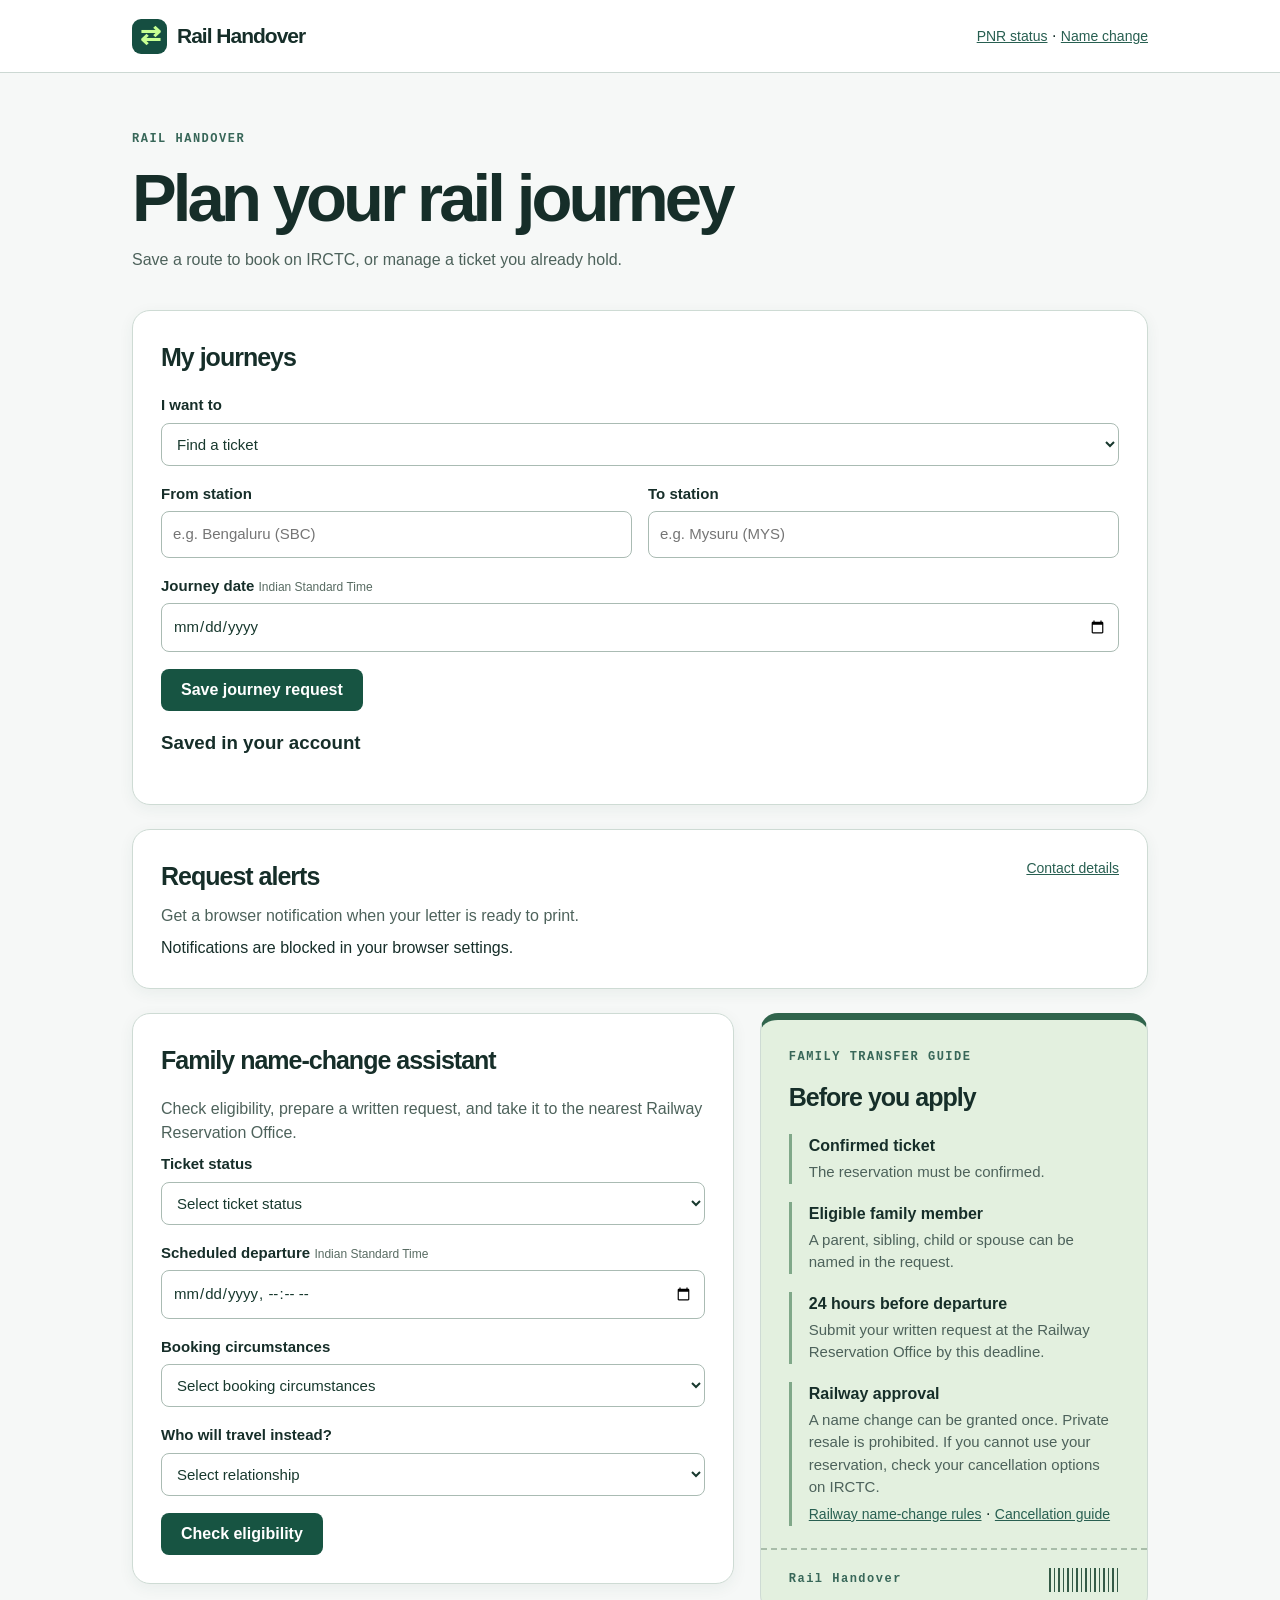
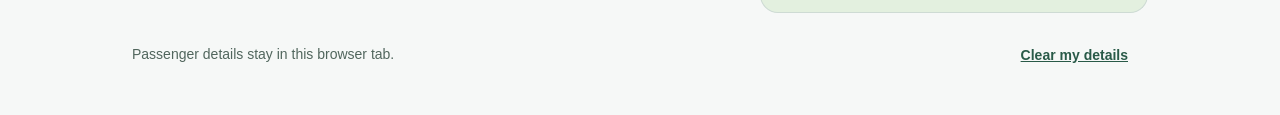
==== web/index.html @ ba81012a "Add Rail Handover website and setup instructions" ====
<!doctype html><html lang="en"><head><meta charset="utf-8"><meta name="viewport" content="width=device-width, initial-scale=1"><title>Rail Handover · Journey requests and family transfers</title><link rel="stylesheet" href="style.css"></head><body>
<header><div class="bar"><strong><span class="logo" aria-hidden="true">⇄</span> Rail Handover</strong><nav aria-label="Ticket tools"><a href="/pnr">PNR status</a> · <a href="#handover">Name change</a></nav></div></header>
<main><div class="intro"><small>RAIL HANDOVER</small><h1>Plan your rail journey</h1><p>Save a route to book on IRCTC, or manage a ticket you already hold.</p></div>
<section class="card planner"><h2>My journeys</h2><form id="journey"><label>I want to<select id="kind"><option value="wanted">Find a ticket</option><option value="held">List a ticket I hold privately</option></select></label><div class="grid"><label>From station<input id="origin" required maxlength="80" placeholder="e.g. Bengaluru (SBC)"></label><label>To station<input id="destination" required maxlength="80" placeholder="e.g. Mysuru (MYS)"></label></div><label>Journey date <span>Indian Standard Time</span><input type="date" id="travelDate" required></label><button id="saveJourney">Save journey request</button></form><p id="journeyMessage" role="status"></p><h3>Saved in your account</h3><div id="journeys"></div></section>
<section class="card account"><a style="float:right" href="/profile">Contact details</a><h2>Request alerts</h2><p>Get a browser notification when your letter is ready to print.</p><button id="alerts">Enable notifications</button> <span role="status" id="alertState"></span></section><div class="layout"><section id="handover" class="card"><h2>Family name-change assistant</h2><p>Check eligibility, prepare a written request, and take it to the nearest Railway Reservation Office.</p><p id="handoverTicket" role="status" hidden></p><form id="check"><label>Ticket status<select id="status" required><option value="">Select ticket status</option><option>Confirmed</option><option>RAC</option><option>Waitlisted</option></select></label><label>Scheduled departure <span>Indian Standard Time</span><input type="datetime-local" id="dep" required></label><label>Booking circumstances<select id="ordinary" required><option value="">Select booking circumstances</option><option value="yes">Regular full-fare booking, first name-change request</option><option value="no">Special quota, concession, current booking or previous change</option></select></label><label>Who will travel instead?<select id="relation" required><option value="">Select relationship</option></select></label><button>Check eligibility</button></form><div id="result" role="status"></div><button hidden id="create">Create request letter</button></section>
<aside><div class="ticket"><div class="cap">FAMILY TRANSFER GUIDE</div><h2>Before you apply</h2><div class="row"><b>Confirmed ticket</b><p>The reservation must be confirmed.</p></div><div class="row"><b>Eligible family member</b><p>A parent, sibling, child or spouse can be named in the request.</p></div><div class="row"><b>24 hours before departure</b><p>Submit your written request at the Railway Reservation Office by this deadline.</p></div><div class="row"><b>Railway approval</b><p>A name change can be granted once. Private resale is prohibited. If you cannot use your reservation, check your cancellation options on IRCTC.</p><a href="https://er.indianrailways.gov.in/offerings/schemes-and-services/preview/373">Railway name-change rules</a> · <a href="https://contents.irctc.co.in/en/Eticket_new_cancel.html">Cancellation guide</a></div><div class="stub">Rail Handover <i aria-hidden="true"></i></div></div></aside></div>
<section id="details" hidden class="card lower"><h2>Journey and passenger details</h2><form id="booking" autocomplete="off"><div class="grid" id="fields"></div><button>Preview request letter</button></form></section>
<section id="preview" hidden class="card lower"><h2>Your request letter</h2><label>Edit your letter<textarea id="letter" rows="15"></textarea></label><h3>Bring to the reservation office</h3><ul><li>Signed request letter</li><li>Electronic reservation slip printout for an e-ticket</li><li>Original photo ID for a passenger on the booking</li><li>Proof of the family relationship</li></ul><p id="submissionDeadline"></p><p>Submit your signed request and documents at the nearest Railway Reservation Office. Railway staff decide whether to approve it. Use your device’s print menu to save a PDF.</p><button id="download">Print or save request letter</button></section>
<footer><span>Passenger details stay in this browser tab.</span><button id="clear">Clear my details</button></footer></main><article id="paper"></article><script src="rules.js"></script><script src="app.js"></script><script src="alerts.js"></script><script src="/journeys.js"></script></body></html>
---- web/style.css ----
*{box-sizing:border-box}body{margin:0;background:#f6f8f7;color:#162e29;font:16px/1.5 Inter,Arial,sans-serif}header{background:white;border-bottom:1px solid #ccd8d3}.bar,main{max-width:1080px;margin:auto;padding:0 32px}.bar{height:72px;display:flex;align-items:center;justify-content:space-between}.bar strong{font-size:21px;letter-spacing:-1px;display:flex;align-items:center;gap:10px}.logo{background:#154e41;color:#c7ff92;border-radius:9px;width:35px;height:35px;text-align:center;font-size:25px;line-height:32px}a{color:#285f51;font-size:14px}.intro{padding:52px 0 30px}small,.cap,.stub{font: bold 12px/1.6 monospace;letter-spacing:1.5px;color:#386759}h1{font-size:clamp(40px,5.6vw,67px);letter-spacing:-.058em;line-height:1.02;margin:15px 0}p{color:#4d625b;margin:8px 0}.layout{display:grid;grid-template-columns:1.55fr 1fr;gap:26px;align-items:start}.card,.ticket{border:1px solid #cedbd4;background:white;border-radius:18px;padding:28px}.card{box-shadow:0 4px 15px #224a3810}h2{margin:0 0 18px;font-size:25px;letter-spacing:-1px}label{display:block;font-size:15px;font-weight:600;margin-bottom:17px}label span{font-size:12px;font-weight:400;color:#586b62}input,select,textarea{font:inherit;font-weight:400;color:#18392e;background:#fff;border:1px solid #aabbb3;border-radius:8px;padding:11px;width:100%;margin-top:6px;min-width:0}button{font:600 15px/1.5 inherit;font-family:inherit;font-size:16px;font-weight:600;border:0;background:#175442;color:white;padding:12px 20px;border-radius:8px;cursor:pointer}button:hover{background:#0a4232}.ticket{background:#e3f0df;border-top:7px solid #30644c}.cap{margin-bottom:12px}.row{margin:18px 0;padding-left:17px;border-left:3px solid #80a889}.row p{font-size:15px;margin:3px 0}.stub{margin:22px -28px -8px;padding:18px 28px 0;border-top:2px dashed #a8bda9;display:flex;align-items:center;justify-content:space-between}.stub i{height:24px;width:70px;background:repeating-linear-gradient(90deg,#355b47 0 2px,transparent 2px 5px,#355b47 5px 6px,transparent 6px 9px)}footer{display:flex;align-items:center;justify-content:space-between;gap:12px;font-size:14px;padding:22px 0 40px;color:#51665d}footer button{background:transparent;color:#295a48;text-decoration:underline;font-size:14px}footer button:hover{background:#e3ebe6}.lower{margin-top:24px}.grid{display:grid;grid-template-columns:1fr 1fr;gap:0 16px}#result:not(:empty){margin:18px 0;padding:14px;background:#eff5ea;border-radius:8px}#paper,[hidden]{display:none!important}@media(max-width:720px){.bar,main{padding:0 18px}.layout,.grid{grid-template-columns:1fr}.intro{padding:32px 0 20px}.card{padding:21px}.bar{height:64px}.bar a{font-size:13px}}@media print{body>*{display:none!important}#paper{display:block!important;white-space:pre-wrap;overflow-wrap:anywhere;font:12pt/1.6 serif;color:black}@page{margin:20mm}}

.account{margin-bottom:24px}.account h2{margin-bottom:4px}.account button,.profile button{margin-top:10px}.profile{max-width:550px;margin-bottom:40px}button:focus-visible,a:focus-visible{outline:3px solid #558a3b;outline-offset:3px}

.planner{margin-bottom:24px}.savedJourney{padding:16px 0;border-top:1px solid #cfddd3;overflow-wrap:anywhere}.savedJourney button,.savedJourney a{display:inline-block;margin:8px 12px 0 0}.savedJourney button:last-child{background:transparent;color:#285f51;text-decoration:underline}

.inlinePnr{background:#f0f6f2;border-radius:10px;padding:16px;margin:12px 0}.inlinePnr h3{margin:0 0 8px}.inlinePnr form{display:flex;align-items:end;gap:12px;flex-wrap:wrap}.inlinePnr label{margin:0}.savedJourney .inlinePnr button{background:#175442;color:white;text-decoration:none;margin:8px 0 0}.inlinePnr p{font-size:14px}
.inlinePnr details{margin-top:10px}.inlinePnr summary{cursor:pointer;color:#285f51}.inlinePnr details label{margin-top:10px}
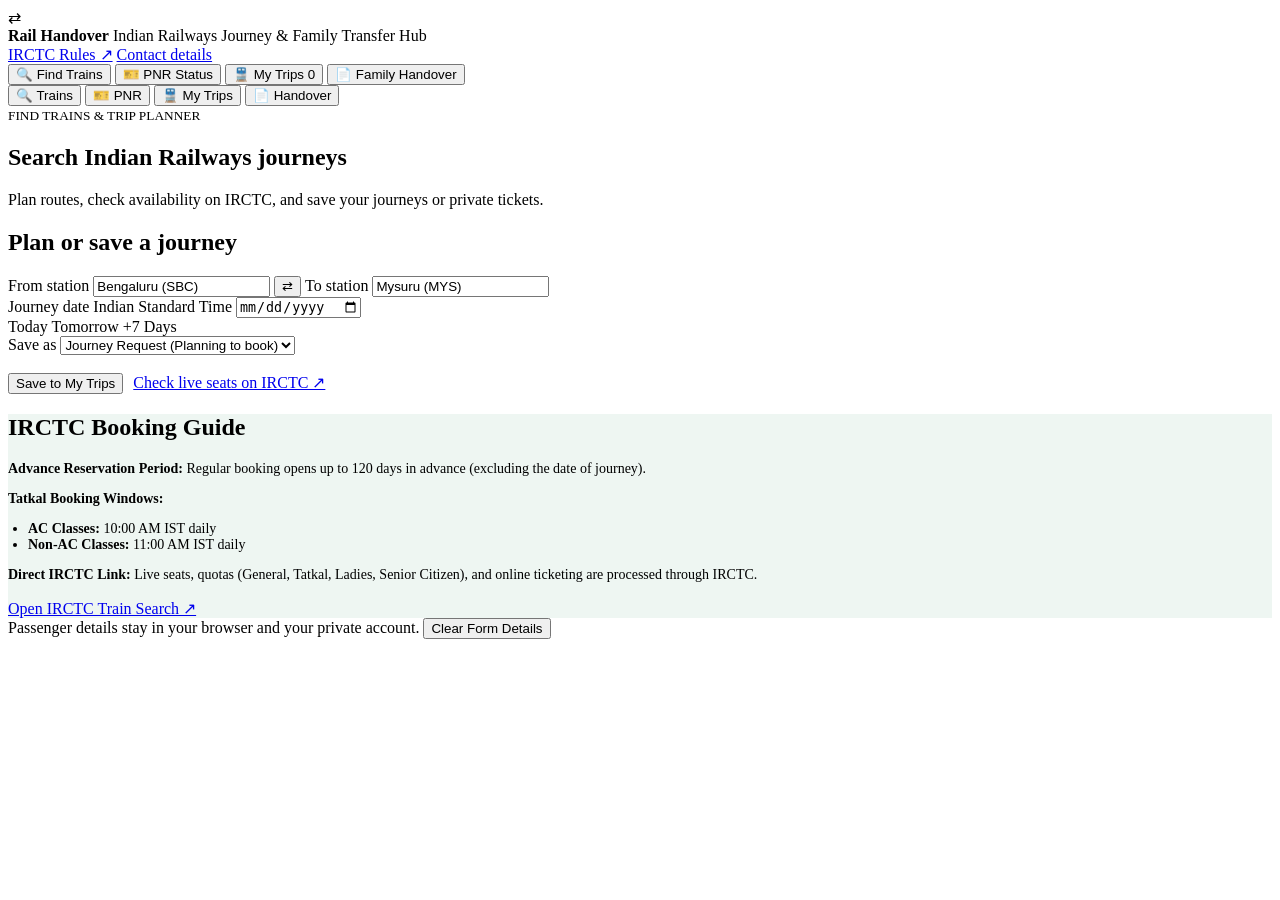
==== commit 03dcdc1e: "Enhance Rail Handover with ConfirmTkt-inspired navigation, PNR status agent, and family handover ass" ====
--- a/web/index.html
+++ b/web/index.html
@@ -1,9 +1,423 @@
-<!doctype html><html lang="en"><head><meta charset="utf-8"><meta name="viewport" content="width=device-width, initial-scale=1"><title>Rail Handover · Journey requests and family transfers</title><link rel="stylesheet" href="style.css"></head><body>
-<header><div class="bar"><strong><span class="logo" aria-hidden="true">⇄</span> Rail Handover</strong><nav aria-label="Ticket tools"><a href="/pnr">PNR status</a> · <a href="#handover">Name change</a></nav></div></header>
-<main><div class="intro"><small>RAIL HANDOVER</small><h1>Plan your rail journey</h1><p>Save a route to book on IRCTC, or manage a ticket you already hold.</p></div>
-<section class="card planner"><h2>My journeys</h2><form id="journey"><label>I want to<select id="kind"><option value="wanted">Find a ticket</option><option value="held">List a ticket I hold privately</option></select></label><div class="grid"><label>From station<input id="origin" required maxlength="80" placeholder="e.g. Bengaluru (SBC)"></label><label>To station<input id="destination" required maxlength="80" placeholder="e.g. Mysuru (MYS)"></label></div><label>Journey date <span>Indian Standard Time</span><input type="date" id="travelDate" required></label><button id="saveJourney">Save journey request</button></form><p id="journeyMessage" role="status"></p><h3>Saved in your account</h3><div id="journeys"></div></section>
-<section class="card account"><a style="float:right" href="/profile">Contact details</a><h2>Request alerts</h2><p>Get a browser notification when your letter is ready to print.</p><button id="alerts">Enable notifications</button> <span role="status" id="alertState"></span></section><div class="layout"><section id="handover" class="card"><h2>Family name-change assistant</h2><p>Check eligibility, prepare a written request, and take it to the nearest Railway Reservation Office.</p><p id="handoverTicket" role="status" hidden></p><form id="check"><label>Ticket status<select id="status" required><option value="">Select ticket status</option><option>Confirmed</option><option>RAC</option><option>Waitlisted</option></select></label><label>Scheduled departure <span>Indian Standard Time</span><input type="datetime-local" id="dep" required></label><label>Booking circumstances<select id="ordinary" required><option value="">Select booking circumstances</option><option value="yes">Regular full-fare booking, first name-change request</option><option value="no">Special quota, concession, current booking or previous change</option></select></label><label>Who will travel instead?<select id="relation" required><option value="">Select relationship</option></select></label><button>Check eligibility</button></form><div id="result" role="status"></div><button hidden id="create">Create request letter</button></section>
-<aside><div class="ticket"><div class="cap">FAMILY TRANSFER GUIDE</div><h2>Before you apply</h2><div class="row"><b>Confirmed ticket</b><p>The reservation must be confirmed.</p></div><div class="row"><b>Eligible family member</b><p>A parent, sibling, child or spouse can be named in the request.</p></div><div class="row"><b>24 hours before departure</b><p>Submit your written request at the Railway Reservation Office by this deadline.</p></div><div class="row"><b>Railway approval</b><p>A name change can be granted once. Private resale is prohibited. If you cannot use your reservation, check your cancellation options on IRCTC.</p><a href="https://er.indianrailways.gov.in/offerings/schemes-and-services/preview/373">Railway name-change rules</a> · <a href="https://contents.irctc.co.in/en/Eticket_new_cancel.html">Cancellation guide</a></div><div class="stub">Rail Handover <i aria-hidden="true"></i></div></div></aside></div>
-<section id="details" hidden class="card lower"><h2>Journey and passenger details</h2><form id="booking" autocomplete="off"><div class="grid" id="fields"></div><button>Preview request letter</button></form></section>
-<section id="preview" hidden class="card lower"><h2>Your request letter</h2><label>Edit your letter<textarea id="letter" rows="15"></textarea></label><h3>Bring to the reservation office</h3><ul><li>Signed request letter</li><li>Electronic reservation slip printout for an e-ticket</li><li>Original photo ID for a passenger on the booking</li><li>Proof of the family relationship</li></ul><p id="submissionDeadline"></p><p>Submit your signed request and documents at the nearest Railway Reservation Office. Railway staff decide whether to approve it. Use your device’s print menu to save a PDF.</p><button id="download">Print or save request letter</button></section>
-<footer><span>Passenger details stay in this browser tab.</span><button id="clear">Clear my details</button></footer></main><article id="paper"></article><script src="rules.js"></script><script src="app.js"></script><script src="alerts.js"></script><script src="/journeys.js"></script></body></html>
+<!doctype html>
+<html lang="en">
+<head>
+  <meta charset="utf-8">
+  <meta name="viewport" content="width=device-width, initial-scale=1">
+  <title>Rail Handover · Indian Railways Journey & Family Transfer Hub</title>
+  <link rel="stylesheet" href="/style.css">
+</head>
+<body>
+<header>
+  <div class="bar">
+    <div class="brand">
+      <span class="logo" aria-hidden="true">⇄</span>
+      <div class="brand-text">
+        <strong>Rail Handover</strong>
+        <span class="tagline">Indian Railways Journey & Family Transfer Hub</span>
+      </div>
+    </div>
+    <div class="header-actions">
+      <a href="https://contents.irctc.co.in/en/Eticket_new_cancel.html" target="_blank" rel="noopener noreferrer" class="nav-link">IRCTC Rules ↗</a>
+      <a href="/profile" class="nav-link">Contact details</a>
+    </div>
+  </div>
+  <nav class="main-tabs" aria-label="Main sections">
+    <button type="button" class="tab-btn active" data-tab="trains">
+      <span>🔍</span> Find Trains
+    </button>
+    <button type="button" class="tab-btn" data-tab="pnr">
+      <span>🎫</span> PNR Status
+    </button>
+    <button type="button" class="tab-btn" data-tab="trips">
+      <span>🚆</span> My Trips <span id="tripsBadge" class="badge">0</span>
+    </button>
+    <button type="button" class="tab-btn" data-tab="handover">
+      <span>📄</span> Family Handover
+    </button>
+  </nav>
+</header>
+
+<nav class="mobile-bottom-nav" aria-label="Mobile navigation">
+  <button type="button" class="mobile-tab-btn active" data-tab="trains">
+    <span class="m-icon">🔍</span>
+    <span class="m-label">Trains</span>
+  </button>
+  <button type="button" class="mobile-tab-btn" data-tab="pnr">
+    <span class="m-icon">🎫</span>
+    <span class="m-label">PNR</span>
+  </button>
+  <button type="button" class="mobile-tab-btn" data-tab="trips">
+    <span class="m-icon">🚆</span>
+    <span class="m-label">My Trips</span>
+  </button>
+  <button type="button" class="mobile-tab-btn" data-tab="handover">
+    <span class="m-icon">📄</span>
+    <span class="m-label">Handover</span>
+  </button>
+</nav>
+
+<main>
+  <!-- SECTION 1: FIND TRAINS -->
+  <section id="section-trains" class="tab-content">
+    <div class="intro">
+      <small>FIND TRAINS & TRIP PLANNER</small>
+      <h1>Search Indian Railways journeys</h1>
+      <p>Plan routes, check availability on IRCTC, and save your journeys or private tickets.</p>
+    </div>
+
+    <div class="layout">
+      <div class="card">
+        <h2>Plan or save a journey</h2>
+        <form id="trainsForm" autocomplete="off">
+          <div class="station-row">
+            <label>From station
+              <input id="searchOrigin" required maxlength="80" placeholder="e.g. Bengaluru (SBC)" value="Bengaluru (SBC)">
+            </label>
+            <button type="button" id="swapStationsBtn" class="swap-btn" title="Swap stations" aria-label="Swap stations">⇄</button>
+            <label>To station
+              <input id="searchDestination" required maxlength="80" placeholder="e.g. Mysuru (MYS)" value="Mysuru (MYS)">
+            </label>
+          </div>
+
+          <label>Journey date <span>Indian Standard Time</span>
+            <input type="date" id="searchDate" required>
+            <div class="date-helpers">
+              <span class="date-chip" id="chipToday">Today</span>
+              <span class="date-chip" id="chipTomorrow">Tomorrow</span>
+              <span class="date-chip" id="chipPlus7">+7 Days</span>
+            </div>
+          </label>
+
+          <label>Save as
+            <select id="searchKind">
+              <option value="wanted">Journey Request (Planning to book)</option>
+              <option value="held">Ticket I hold privately</option>
+            </select>
+          </label>
+
+          <div id="heldPnrGroup" hidden>
+            <label>10-digit PNR (Optional)
+              <input id="searchPnr" inputmode="numeric" pattern="[0-9]{10}" maxlength="10" placeholder="Enter 10-digit PNR if booked">
+            </label>
+          </div>
+
+          <div style="display: flex; gap: 10px; flex-wrap: wrap; margin-top: 18px;">
+            <button type="submit" id="saveTripBtn">Save to My Trips</button>
+            <a id="irctcDirectBtn" class="btn secondary" href="https://www.irctc.co.in/nget/train-search" target="_blank" rel="noopener noreferrer">
+              Check live seats on IRCTC ↗
+            </a>
+          </div>
+        </form>
+        <p id="trainsMessage" role="status" style="margin-top: 14px; font-weight: 600;"></p>
+      </div>
+
+      <aside class="card" style="background: #eef6f2;">
+        <h2>IRCTC Booking Guide</h2>
+        <div style="font-size: 14px;">
+          <p><strong>Advance Reservation Period:</strong> Regular booking opens up to 120 days in advance (excluding the date of journey).</p>
+          <p><strong>Tatkal Booking Windows:</strong></p>
+          <ul style="padding-left: 20px; margin: 6px 0;">
+            <li><strong>AC Classes:</strong> 10:00 AM IST daily</li>
+            <li><strong>Non-AC Classes:</strong> 11:00 AM IST daily</li>
+          </ul>
+          <p><strong>Direct IRCTC Link:</strong> Live seats, quotas (General, Tatkal, Ladies, Senior Citizen), and online ticketing are processed through IRCTC.</p>
+        </div>
+        <div style="margin-top: 16px;">
+          <a class="btn outline" href="https://www.irctc.co.in/nget/train-search" target="_blank" rel="noopener noreferrer" style="width: 100%; text-align: center;">Open IRCTC Train Search ↗</a>
+        </div>
+      </aside>
+    </div>
+  </section>
+
+  <!-- SECTION 2: PNR STATUS AGENT -->
+  <section id="section-pnr" class="tab-content" hidden>
+    <div class="intro">
+      <small>PNR STATUS AGENT</small>
+      <h1>Check live PNR status</h1>
+      <p>Real-time passenger reservation enquiry powered by API Mitra with official Indian Railways fallbacks.</p>
+    </div>
+
+    <div class="layout">
+      <div>
+        <div class="card">
+          <h2>Check 10-digit PNR</h2>
+          <form id="pnrForm">
+            <label>Enter 10-digit PNR number
+              <input id="pnrInput" required inputmode="numeric" pattern="[0-9]{10}" maxlength="10" placeholder="e.g. 1234567890" autocomplete="off">
+            </label>
+            <div style="display: flex; gap: 10px; align-items: center; flex-wrap: wrap;">
+              <button type="submit" id="pnrSubmitBtn">Check Status</button>
+              <span id="pnrFeedback" role="status" style="font-size: 14px; font-weight: 500;"></span>
+            </div>
+          </form>
+
+          <!-- Error / Preservation Warning Box -->
+          <div id="pnrAlertBox" class="warning-box" hidden>
+            <div id="pnrAlertMessage"></div>
+          </div>
+
+          <!-- Dynamic PNR Result Display -->
+          <div id="pnrResultCard" class="pnr-card" hidden>
+            <div class="pnr-header">
+              <div>
+                <span id="resPnrNumber" class="pnr-number"></span>
+                <div id="resTrainTitle" class="train-title"></div>
+                <div id="resRoute" style="font-size: 13px; color: var(--text-muted); margin-top: 2px;"></div>
+              </div>
+              <div style="text-align: right;">
+                <span id="resChartStatus" class="status-pill cnf"></span>
+              </div>
+            </div>
+
+            <div id="resStatusBanner" class="status-banner"></div>
+
+            <table class="passenger-table">
+              <thead>
+                <tr>
+                  <th>Passenger</th>
+                  <th>Current Status</th>
+                  <th>Coach & Berth</th>
+                  <th>Booking Status</th>
+                </tr>
+              </thead>
+              <tbody id="resPassengerRows"></tbody>
+            </table>
+
+            <div id="resAgentExplanation" class="notice-box"></div>
+
+            <div style="display: flex; justify-content: space-between; align-items: center; flex-wrap: wrap; gap: 10px; font-size: 12px; color: var(--text-muted); border-top: 1px solid var(--border-light); padding-top: 12px; margin-top: 14px;">
+              <span id="resMetadata"></span>
+              <button type="button" id="resToHandoverBtn" class="btn secondary" style="font-size: 13px; padding: 6px 14px;">
+                Prepare Family Name-Change Request ➔
+              </button>
+            </div>
+          </div>
+
+          <!-- Manual Reporting Details -->
+          <details id="manualDetails" style="margin-top: 20px; border-top: 1px solid var(--border-light); padding-top: 14px;">
+            <summary style="cursor: pointer; color: var(--primary); font-weight: 600; font-size: 14px;">
+              Save result manually from Indian Railways
+            </summary>
+            <div style="margin-top: 12px;">
+              <p style="font-size: 13px; color: var(--text-muted);">
+                If automatic lookup is unavailable, enter the current status of each passenger from Indian Railways enquiry below (one per line).
+              </p>
+              <label>Passenger statuses (one per line)
+                <textarea id="manualStatuses" rows="3" placeholder="CNF B4 23&#10;RAC 2&#10;WL 15"></textarea>
+              </label>
+              <button type="button" id="saveManualBtn" class="btn secondary">Save Reported Status</button>
+            </div>
+          </details>
+        </div>
+
+        <div class="card">
+          <h2>Recent PNR Checks in Account</h2>
+          <div id="savedPnrChecksList" aria-live="polite">Loading checks…</div>
+        </div>
+      </div>
+
+      <aside class="card" style="background: #eef6f2;">
+        <h2>Official PNR Enquiry Fallback</h2>
+        <p style="font-size: 14px;">
+          For the definitive status directly from Centre for Railway Information Systems (CRIS), verify on the official Indian Railways portal:
+        </p>
+        <div style="margin: 16px 0;">
+          <a class="btn" href="https://www.indianrail.gov.in/enquiry/PNR/PnrEnquiry.html" target="_blank" rel="noopener noreferrer" style="width: 100%; text-align: center;">
+            Open Official PNR Enquiry ↗
+          </a>
+        </div>
+        <p style="font-size: 13px; color: var(--text-muted);">
+          Results entered manually from official enquiry will be marked as <em>Reported status · Entered by you</em> in your account.
+        </p>
+      </aside>
+    </div>
+  </section>
+
+  <!-- SECTION 3: MY TRIPS -->
+  <section id="section-trips" class="tab-content" hidden>
+    <div class="intro">
+      <small>SAVED TICKETS & TRIPS</small>
+      <h1>My Trips</h1>
+      <p>Manage your saved journeys, linked PNRs, live statuses, and family transfer requests.</p>
+    </div>
+
+    <div class="card">
+      <div style="display: flex; justify-content: space-between; align-items: center; margin-bottom: 16px;">
+        <h2 style="margin: 0;">Saved Journeys & Tickets</h2>
+        <button type="button" class="btn outline" id="refreshTripsBtn" style="padding: 6px 12px; font-size: 13px;">Refresh All</button>
+      </div>
+      <div id="journeysList">Loading saved journeys…</div>
+    </div>
+  </section>
+
+  <!-- SECTION 4: FAMILY HANDOVER ASSISTANT -->
+  <section id="section-handover" class="tab-content" hidden>
+    <div class="intro">
+      <small>FAMILY NAME-CHANGE ASSISTANT</small>
+      <h1>Family Name-Change Assistant</h1>
+      <p>Check eligibility, prepare a formal letter to the Chief Reservation Supervisor, and view required documents.</p>
+    </div>
+
+    <div id="handoverPrefillBanner" class="notice-box" hidden></div>
+
+    <div class="layout">
+      <div>
+        <div class="card">
+          <h2>1. Eligibility Check</h2>
+          <form id="eligibilityForm">
+            <div class="grid">
+              <label>10-digit PNR Number
+                <input id="hoPnr" required inputmode="numeric" pattern="[0-9]{10}" maxlength="10" placeholder="10-digit PNR">
+              </label>
+              <label>Train Number (5 digits)
+                <input id="hoTrain" required inputmode="numeric" pattern="[0-9]{5}" maxlength="5" placeholder="e.g. 12658">
+              </label>
+            </div>
+
+            <div class="grid">
+              <label>From station
+                <input id="hoFrom" required maxlength="80" placeholder="Boarding station">
+              </label>
+              <label>To station
+                <input id="hoTo" required maxlength="80" placeholder="Destination station">
+              </label>
+            </div>
+
+            <label>Scheduled departure <span>Indian Standard Time</span>
+              <input type="datetime-local" id="hoDep" required>
+            </label>
+
+            <div id="hoPassengerGroup" hidden>
+              <label>Select passenger whose name should change
+                <select id="hoPassengerSelect"></select>
+              </label>
+            </div>
+
+            <label>Current reservation status of this passenger
+              <select id="hoStatus" required>
+                <option value="">Select ticket status</option>
+                <option value="Confirmed">Confirmed (CNF)</option>
+                <option value="RAC">RAC (Reservation Against Cancellation)</option>
+                <option value="Waitlisted">Waitlisted (WL)</option>
+              </select>
+            </label>
+
+            <label>Who will travel instead? (Proposed family relationship)
+              <select id="hoRelation" required>
+                <option value="">Select relationship</option>
+              </select>
+            </label>
+
+            <label>Has this ticket already had a name change?
+              <select id="hoPriorChange" required>
+                <option value="no">No (First name-change request)</option>
+                <option value="yes">Yes (Previously changed)</option>
+              </select>
+            </label>
+
+            <label>Booking circumstances
+              <select id="hoCircumstances" required>
+                <option value="regular">Regular full-fare ticket</option>
+                <option value="special">Special quota, concession, or group booking</option>
+              </select>
+            </label>
+
+            <button type="submit" id="checkEligibilityBtn">Check Eligibility</button>
+          </form>
+
+          <div id="hoEligibilityResult" role="status" style="margin-top: 16px;"></div>
+
+          <div id="hoCreateAction" hidden style="margin-top: 16px;">
+            <button type="button" id="startLetterBtn" class="btn">Proceed to Request Letter ➔</button>
+          </div>
+        </div>
+
+        <!-- Passenger Details for Letter -->
+        <div id="hoLetterDetailsCard" class="card" hidden>
+          <h2>2. Passenger Details for Letter</h2>
+          <form id="letterDetailsForm">
+            <div class="grid">
+              <label>Original booked passenger name
+                <input id="hoOriginalName" required maxlength="80" placeholder="Name as printed on ticket">
+              </label>
+              <label>Proposed traveling family member name
+                <input id="hoProposedName" required maxlength="80" placeholder="Full name of family member">
+              </label>
+            </div>
+            <div class="grid">
+              <label>Document proving relationship
+                <select id="hoProofDoc">
+                  <option value="Aadhaar Card">Aadhaar Card</option>
+                  <option value="Ration Card">Ration Card</option>
+                  <option value="Passport">Passport</option>
+                  <option value="Birth Certificate">Birth Certificate</option>
+                  <option value="Marriage Certificate">Marriage Certificate</option>
+                </select>
+              </label>
+              <label>Original passenger mobile number
+                <input id="hoPhone" type="tel" maxlength="15" placeholder="+91 98765 43210">
+              </label>
+            </div>
+            <button type="submit">Generate Printable Letter</button>
+          </form>
+        </div>
+
+        <!-- Generated Letter Card -->
+        <div id="hoLetterCard" class="card" hidden>
+          <h2>3. Chief Reservation Supervisor Request Letter</h2>
+          <p style="font-size: 14px; color: var(--text-muted);">
+            You can edit the letter text directly if needed. Submit this signed letter along with your documents at the reservation office.
+          </p>
+          <label>Letter content
+            <textarea id="letterText" rows="18" style="font-family: monospace; font-size: 13px;"></textarea>
+          </label>
+          <p id="hoDeadlineNotice" style="font-weight: 600; color: var(--primary);"></p>
+          <div style="display: flex; gap: 12px; flex-wrap: wrap; margin-top: 14px;">
+            <button type="button" id="printLetterBtn">Print or Save as PDF</button>
+            <button type="button" id="alertsBtn" class="btn secondary">Enable Browser Alert</button>
+            <span id="alertState" style="font-size: 13px; align-self: center;"></span>
+          </div>
+        </div>
+      </div>
+
+      <aside>
+        <div class="card" style="background: #eef6f2;">
+          <h2>Reservation Office Checklist</h2>
+          <p style="font-size: 14px;">
+            Carry these physical documents to the Chief Reservation Supervisor at the nearest Railway Reservation Office (PRS counter):
+          </p>
+          <ul class="checklist">
+            <li><strong>Signed Request Letter</strong> (printed using this assistant).</li>
+            <li><strong>Electronic Reservation Slip (ERS)</strong> printout of the confirmed e-ticket.</li>
+            <li><strong>Original Photo ID</strong> of the booked passenger (Aadhaar, Passport, Voter ID).</li>
+            <li><strong>Original Photo ID</strong> of the family member traveling instead.</li>
+            <li><strong>Proof of Family Relationship</strong> (Ration Card, Passport, Birth/Marriage Certificate).</li>
+          </ul>
+          <div class="notice-box" style="font-size: 13px;">
+            <strong>Railway Office Approval:</strong> Railway staff evaluate and decide whether to approve the transfer. Resale or transfer outside eligible family is prohibited under the Indian Railways Act.
+          </div>
+          <div style="margin-top: 14px;">
+            <a class="nav-link" href="https://er.indianrailways.gov.in/offerings/schemes-and-services/preview/373" target="_blank" rel="noopener noreferrer">
+              Official Indian Railways Rule 229 ↗
+            </a>
+          </div>
+        </div>
+      </aside>
+    </div>
+  </section>
+</main>
+
+<footer>
+  <span>Passenger details stay in your browser and your private account.</span>
+  <button type="button" id="clearDataBtn">Clear Form Details</button>
+</footer>
+
+<article id="paper"></article>
+
+<script src="/rules.js"></script>
+<script src="/alerts.js"></script>
+<script src="/pnr.js"></script>
+<script src="/journeys.js"></script>
+<script src="/app.js"></script>
+</body>
+</html>
